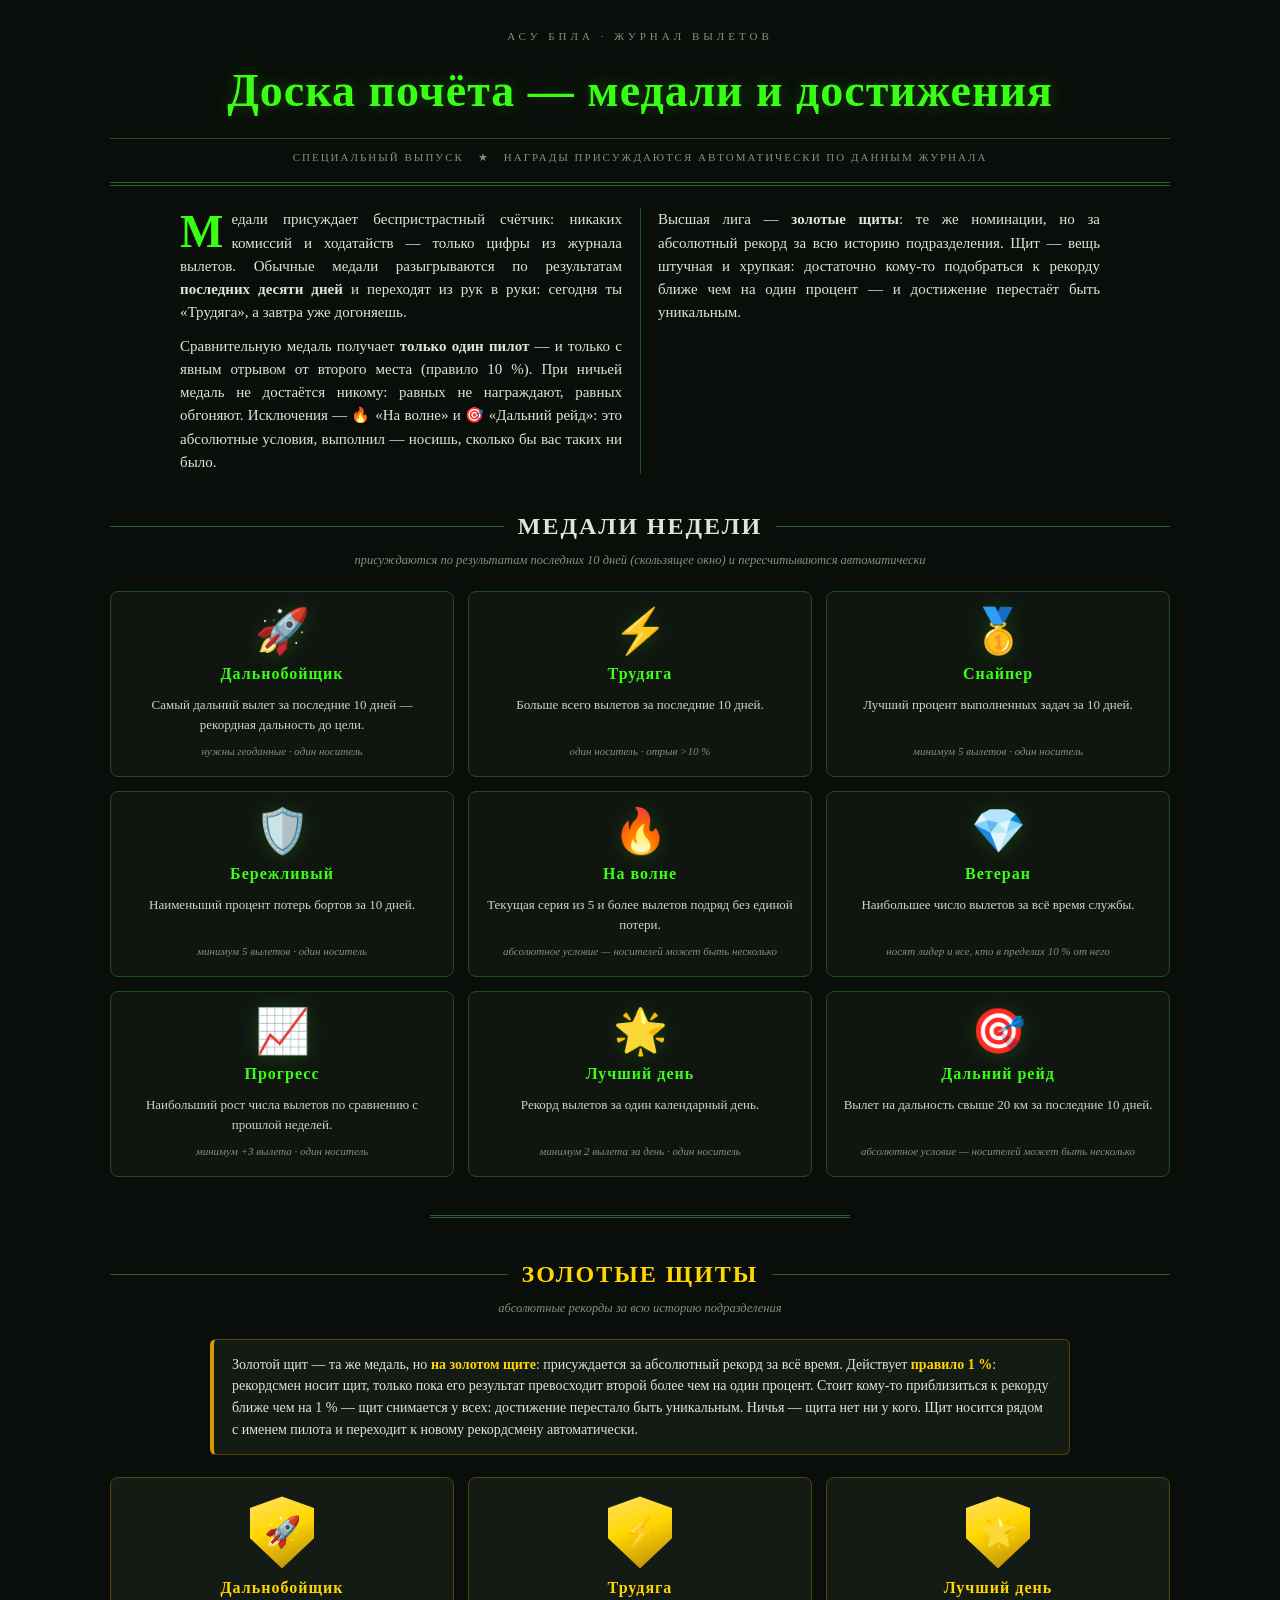
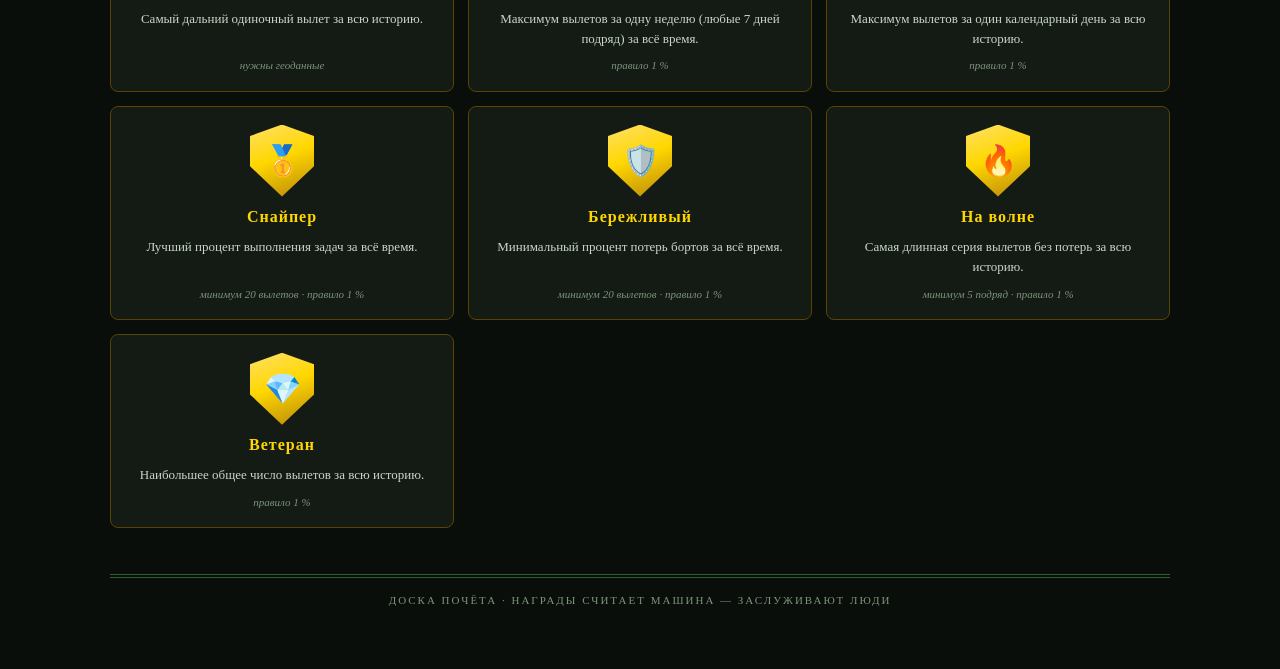
==== medals.html @ 250a4645 "Add files via upload" ====
<!DOCTYPE html>
<html lang="ru">
<head>
<meta charset="UTF-8">
<meta name="viewport" content="width=device-width, initial-scale=1">
<title>Доска почёта — медали и достижения</title>
<link rel="icon" href="favicon.ico">
<style>
  :root{
    --bg:#0a0e0a; --card:#101510; --card2:#141a14;
    --border:#1f4d1f; --border2:#2a5d2a;
    --text:#d8e8d8; --muted:#7e937e;
    --green:#39ff14; --gold:#FFD700; --gold-dim:#d99a00;
  }
  *{box-sizing:border-box;margin:0;padding:0}
  body{
    background:var(--bg); color:var(--text);
    font-family:Georgia,'Times New Roman',serif;
    line-height:1.55; padding:28px 16px 60px;
  }
  .paper{max-width:1060px;margin:0 auto}

  /* ===== Газетная шапка ===== */
  .masthead{text-align:center;padding-bottom:16px;margin-bottom:22px;border-bottom:4px double var(--border2)}
  .masthead .over{font-size:11px;letter-spacing:4px;text-transform:uppercase;color:var(--muted);margin-bottom:10px}
  .masthead h1{
    font-size:clamp(26px,5.4vw,46px); font-weight:700; letter-spacing:1px;
    color:var(--green); text-shadow:0 0 18px rgba(57,255,20,.25);
  }
  .masthead .under{
    display:flex;justify-content:center;gap:14px;align-items:center;
    font-size:11px;letter-spacing:2px;text-transform:uppercase;color:var(--muted);
    margin-top:12px;padding-top:10px;border-top:1px solid var(--border);
  }

  /* ===== Вводный текст в колонках ===== */
  .lede{
    font-size:15px;color:var(--text);margin:0 auto 30px;max-width:920px;
    column-count:2;column-gap:36px;column-rule:1px solid var(--border);
    text-align:justify;
  }
  .lede p{margin-bottom:10px;break-inside:avoid}
  .lede .drop::first-letter{
    float:left;font-size:46px;line-height:.85;padding:4px 8px 0 0;color:var(--green);font-weight:700;
  }
  @media(max-width:640px){.lede{column-count:1}}

  /* ===== Заголовки разделов ===== */
  .section-head{
    display:flex;align-items:center;gap:14px;margin:34px 0 6px;
    font-size:clamp(17px,3vw,24px);font-weight:700;letter-spacing:2px;text-transform:uppercase;
  }
  .section-head::before,.section-head::after{content:'';flex:1;border-top:1px solid var(--border2)}
  .section-sub{text-align:center;font-size:12.5px;color:var(--muted);font-style:italic;margin-bottom:20px}
  .gold-head{color:var(--gold)}

  /* ===== Сетка карточек ===== */
  .grid{display:grid;grid-template-columns:repeat(3,1fr);gap:14px}
  @media(max-width:900px){.grid{grid-template-columns:repeat(2,1fr)}}
  @media(max-width:560px){.grid{grid-template-columns:1fr}}

  .medal{
    background:var(--card);border:1px solid var(--border);border-radius:8px;
    padding:18px 16px 16px;text-align:center;
    display:flex;flex-direction:column;align-items:center;gap:8px;
  }
  .medal .icon{font-size:44px;line-height:1;filter:drop-shadow(0 2px 10px rgba(57,255,20,.18))}
  .medal h3{font-size:16px;letter-spacing:1px;color:var(--green)}
  .medal p{font-size:13px;color:var(--text);opacity:.92}
  .medal .fine{font-size:11px;color:var(--muted);font-style:italic;margin-top:auto}

  /* ===== Золотые щиты ===== */
  .medal.gold{background:var(--card2);border-color:#5a4500}
  .medal.gold h3{color:var(--gold)}
  .shield{
    width:64px;height:72px;display:flex;align-items:center;justify-content:center;
    background:linear-gradient(160deg,#ffe066 0%,var(--gold) 45%,#b8860b 100%);
    clip-path:polygon(50% 0,100% 16%,100% 58%,50% 100%,0 58%,0 16%);
    filter:drop-shadow(0 2px 8px rgba(255,215,0,.35));
  }
  .shield span{font-size:30px;line-height:1}

  /* ===== Врезка о правиле 1% ===== */
  .rulebox{
    border:1px solid #5a4500;border-left:4px solid var(--gold-dim);border-radius:6px;
    background:var(--card2);padding:14px 18px;margin:0 auto 22px;max-width:860px;
    font-size:14px;
  }
  .rulebox b{color:var(--gold)}

  .divider{border:none;border-top:3px double var(--border2);margin:38px auto;max-width:420px}

  footer{
    margin-top:46px;padding-top:14px;border-top:4px double var(--border2);
    text-align:center;font-size:11px;letter-spacing:2px;text-transform:uppercase;color:var(--muted);
  }
</style>
</head>
<body>
<div class="paper">

  <header class="masthead">
    <div class="over">АСУ БПЛА · Журнал вылетов</div>
    <h1>Доска почёта — медали и достижения</h1>
    <div class="under"><span>Специальный выпуск</span><span>★</span><span>Награды присуждаются автоматически по данным журнала</span></div>
  </header>

  <div class="lede">
    <p class="drop">Медали присуждает беспристрастный счётчик: никаких комиссий и ходатайств — только цифры из журнала вылетов. Обычные медали разыгрываются по результатам <b>последних десяти дней</b> и переходят из рук в руки: сегодня ты «Трудяга», а завтра уже догоняешь.</p>
    <p>Сравнительную медаль получает <b>только один пилот</b> — и только с явным отрывом от второго места (правило 10&nbsp;%). При ничьей медаль не достаётся никому: равных не награждают, равных обгоняют. Исключения — 🔥&nbsp;«На волне» и 🎯&nbsp;«Дальний рейд»: это абсолютные условия, выполнил — носишь, сколько бы вас таких ни было.</p>
    <p>Высшая лига — <b>золотые щиты</b>: те же номинации, но за абсолютный рекорд за всю историю подразделения. Щит — вещь штучная и хрупкая: достаточно кому-то подобраться к рекорду ближе чем на один процент — и достижение перестаёт быть уникальным.</p>
  </div>

  <h2 class="section-head">Медали недели</h2>
  <div class="section-sub">присуждаются по результатам последних 10 дней (скользящее окно) и пересчитываются автоматически</div>

  <div class="grid">
    <article class="medal">
      <div class="icon">🚀</div>
      <h3>Дальнобойщик</h3>
      <p>Самый дальний вылет за последние 10 дней — рекордная дальность до цели.</p>
      <div class="fine">нужны геоданные · один носитель</div>
    </article>
    <article class="medal">
      <div class="icon">⚡</div>
      <h3>Трудяга</h3>
      <p>Больше всего вылетов за последние 10 дней.</p>
      <div class="fine">один носитель · отрыв &gt;10 %</div>
    </article>
    <article class="medal">
      <div class="icon">🥇</div>
      <h3>Снайпер</h3>
      <p>Лучший процент выполненных задач за 10 дней.</p>
      <div class="fine">минимум 5 вылетов · один носитель</div>
    </article>
    <article class="medal">
      <div class="icon">🛡️</div>
      <h3>Бережливый</h3>
      <p>Наименьший процент потерь бортов за 10 дней.</p>
      <div class="fine">минимум 5 вылетов · один носитель</div>
    </article>
    <article class="medal">
      <div class="icon">🔥</div>
      <h3>На волне</h3>
      <p>Текущая серия из 5 и более вылетов подряд без единой потери.</p>
      <div class="fine">абсолютное условие — носителей может быть несколько</div>
    </article>
    <article class="medal">
      <div class="icon">💎</div>
      <h3>Ветеран</h3>
      <p>Наибольшее число вылетов за всё время службы.</p>
      <div class="fine">носят лидер и все, кто в пределах 10 % от него</div>
    </article>
    <article class="medal">
      <div class="icon">📈</div>
      <h3>Прогресс</h3>
      <p>Наибольший рост числа вылетов по сравнению с прошлой неделей.</p>
      <div class="fine">минимум +3 вылета · один носитель</div>
    </article>
    <article class="medal">
      <div class="icon">🌟</div>
      <h3>Лучший день</h3>
      <p>Рекорд вылетов за один календарный день.</p>
      <div class="fine">минимум 2 вылета за день · один носитель</div>
    </article>
    <article class="medal">
      <div class="icon">🎯</div>
      <h3>Дальний рейд</h3>
      <p>Вылет на дальность свыше 20 км за последние 10 дней.</p>
      <div class="fine">абсолютное условие — носителей может быть несколько</div>
    </article>
  </div>

  <hr class="divider">

  <h2 class="section-head gold-head">Золотые щиты</h2>
  <div class="section-sub">абсолютные рекорды за всю историю подразделения</div>

  <div class="rulebox">
    Золотой щит — та же медаль, но <b>на золотом щите</b>: присуждается за абсолютный рекорд за всё время.
    Действует <b>правило 1&nbsp;%</b>: рекордсмен носит щит, только пока его результат превосходит второй
    более чем на один процент. Стоит кому-то приблизиться к рекорду ближе чем на 1&nbsp;% — щит снимается
    у всех: достижение перестало быть уникальным. Ничья — щита нет ни у кого. Щит носится рядом с именем
    пилота и переходит к новому рекордсмену автоматически.
  </div>

  <div class="grid">
    <article class="medal gold">
      <div class="shield"><span>🚀</span></div>
      <h3>Дальнобойщик</h3>
      <p>Самый дальний одиночный вылет за всю историю.</p>
      <div class="fine">нужны геоданные</div>
    </article>
    <article class="medal gold">
      <div class="shield"><span>⚡</span></div>
      <h3>Трудяга</h3>
      <p>Максимум вылетов за одну неделю (любые 7 дней подряд) за всё время.</p>
      <div class="fine">правило 1 %</div>
    </article>
    <article class="medal gold">
      <div class="shield"><span>🌟</span></div>
      <h3>Лучший день</h3>
      <p>Максимум вылетов за один календарный день за всю историю.</p>
      <div class="fine">правило 1 %</div>
    </article>
    <article class="medal gold">
      <div class="shield"><span>🥇</span></div>
      <h3>Снайпер</h3>
      <p>Лучший процент выполнения задач за всё время.</p>
      <div class="fine">минимум 20 вылетов · правило 1 %</div>
    </article>
    <article class="medal gold">
      <div class="shield"><span>🛡️</span></div>
      <h3>Бережливый</h3>
      <p>Минимальный процент потерь бортов за всё время.</p>
      <div class="fine">минимум 20 вылетов · правило 1 %</div>
    </article>
    <article class="medal gold">
      <div class="shield"><span>🔥</span></div>
      <h3>На волне</h3>
      <p>Самая длинная серия вылетов без потерь за всю историю.</p>
      <div class="fine">минимум 5 подряд · правило 1 %</div>
    </article>
    <article class="medal gold">
      <div class="shield"><span>💎</span></div>
      <h3>Ветеран</h3>
      <p>Наибольшее общее число вылетов за всю историю.</p>
      <div class="fine">правило 1 %</div>
    </article>
  </div>

  <footer>Доска почёта · награды считает машина — заслуживают люди</footer>

</div>
</body>
</html>
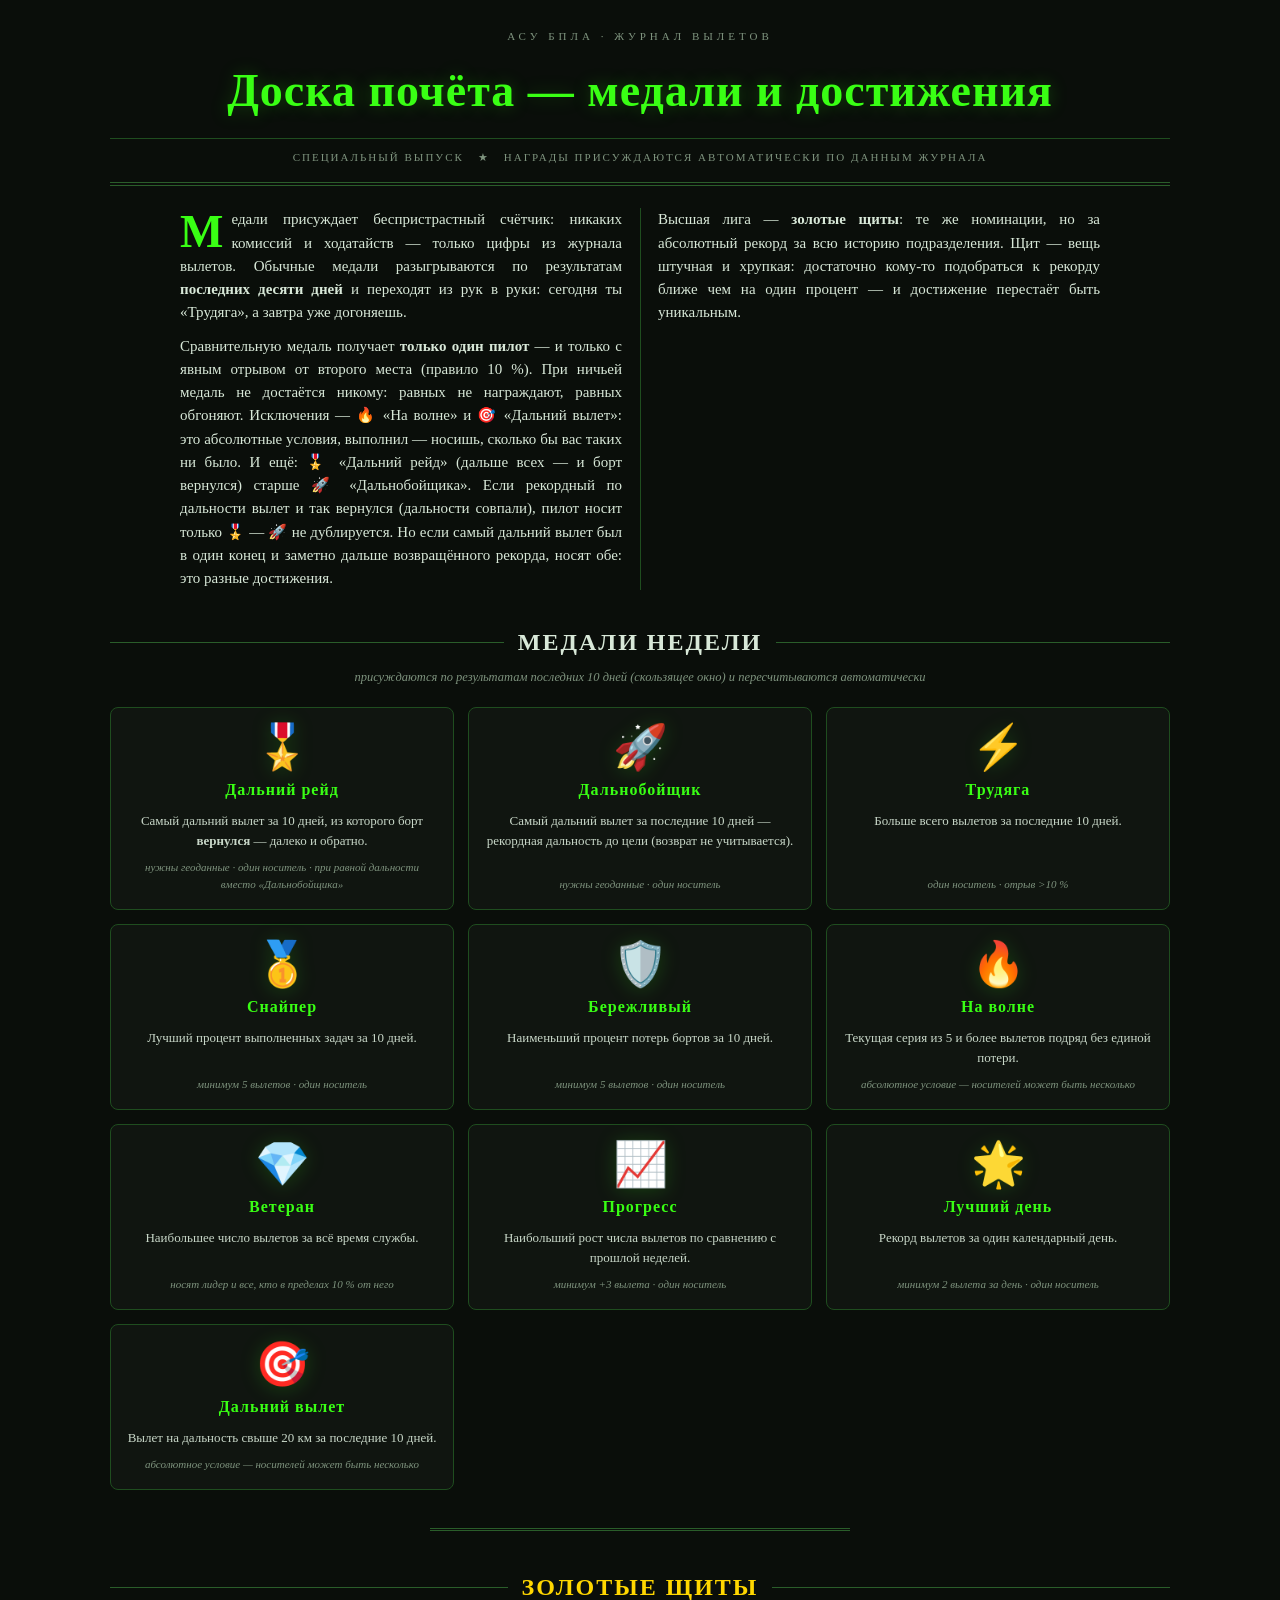
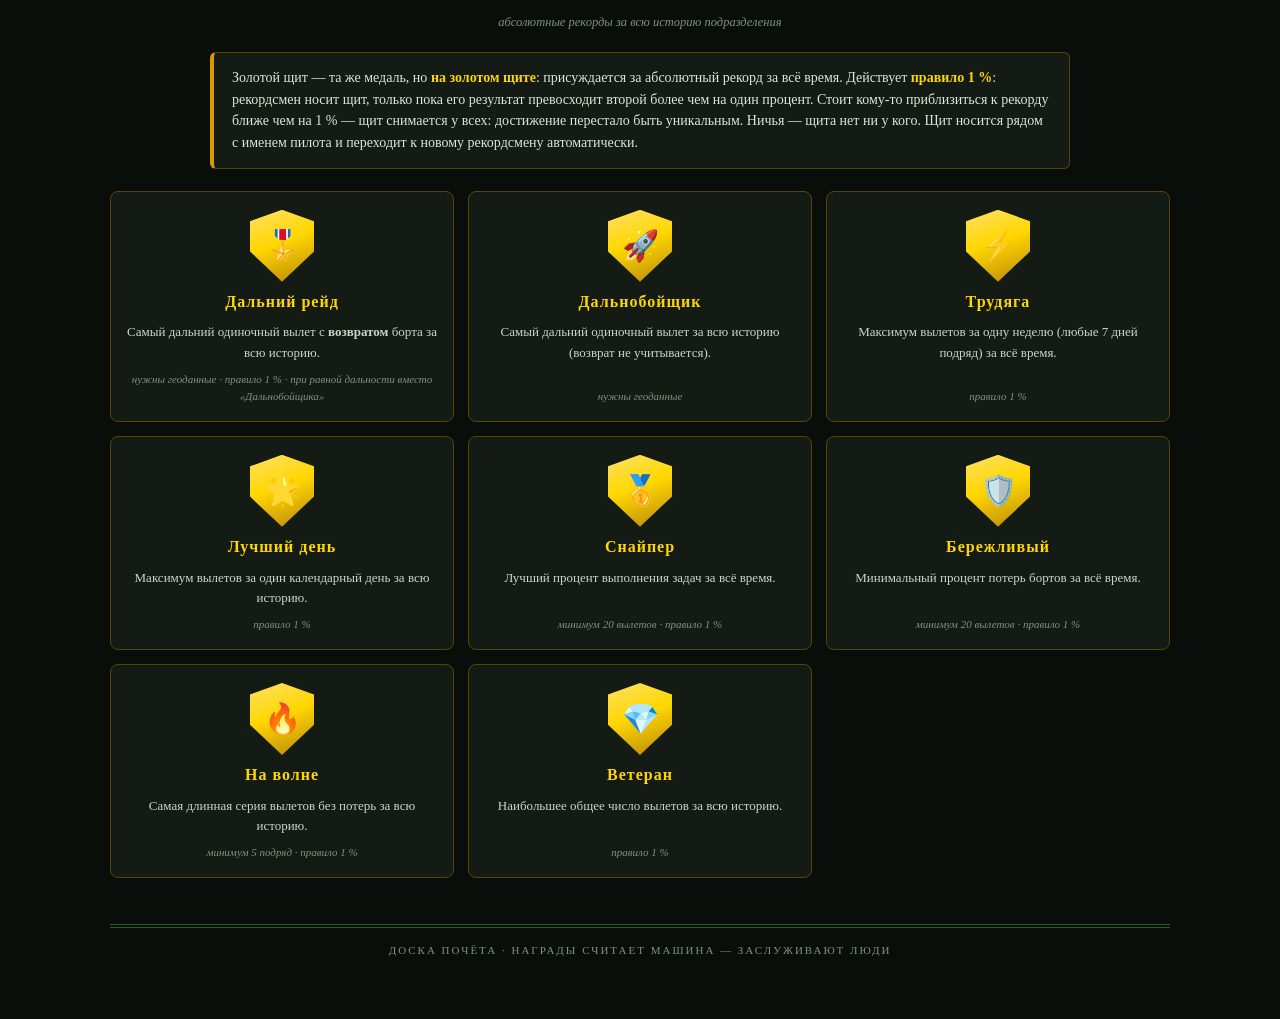
==== commit 5b39aac7: "Add files via upload" ====
--- a/medals.html
+++ b/medals.html
@@ -107,7 +107,7 @@
 
   <div class="lede">
     <p class="drop">Медали присуждает беспристрастный счётчик: никаких комиссий и ходатайств — только цифры из журнала вылетов. Обычные медали разыгрываются по результатам <b>последних десяти дней</b> и переходят из рук в руки: сегодня ты «Трудяга», а завтра уже догоняешь.</p>
-    <p>Сравнительную медаль получает <b>только один пилот</b> — и только с явным отрывом от второго места (правило 10&nbsp;%). При ничьей медаль не достаётся никому: равных не награждают, равных обгоняют. Исключения — 🔥&nbsp;«На волне» и 🎯&nbsp;«Дальний рейд»: это абсолютные условия, выполнил — носишь, сколько бы вас таких ни было.</p>
+    <p>Сравнительную медаль получает <b>только один пилот</b> — и только с явным отрывом от второго места (правило 10&nbsp;%). При ничьей медаль не достаётся никому: равных не награждают, равных обгоняют. Исключения — 🔥&nbsp;«На волне» и 🎯&nbsp;«Дальний вылет»: это абсолютные условия, выполнил — носишь, сколько бы вас таких ни было. И ещё: 🎖️&nbsp;«Дальний рейд» (дальше всех — и борт вернулся) старше 🚀&nbsp;«Дальнобойщика». Если рекордный по дальности вылет и так вернулся (дальности совпали), пилот носит только 🎖️ — 🚀 не дублируется. Но если самый дальний вылет был в один конец и заметно дальше возвращённого рекорда, носят обе: это разные достижения.</p>
     <p>Высшая лига — <b>золотые щиты</b>: те же номинации, но за абсолютный рекорд за всю историю подразделения. Щит — вещь штучная и хрупкая: достаточно кому-то подобраться к рекорду ближе чем на один процент — и достижение перестаёт быть уникальным.</p>
   </div>
 
@@ -116,9 +116,15 @@
 
   <div class="grid">
     <article class="medal">
+      <div class="icon">🎖️</div>
+      <h3>Дальний рейд</h3>
+      <p>Самый дальний вылет за 10 дней, из которого борт <b>вернулся</b> — далеко и обратно.</p>
+      <div class="fine">нужны геоданные · один носитель · при равной дальности вместо «Дальнобойщика»</div>
+    </article>
+    <article class="medal">
       <div class="icon">🚀</div>
       <h3>Дальнобойщик</h3>
-      <p>Самый дальний вылет за последние 10 дней — рекордная дальность до цели.</p>
+      <p>Самый дальний вылет за последние 10 дней — рекордная дальность до цели (возврат не учитывается).</p>
       <div class="fine">нужны геоданные · один носитель</div>
     </article>
     <article class="medal">
@@ -165,7 +171,7 @@
     </article>
     <article class="medal">
       <div class="icon">🎯</div>
-      <h3>Дальний рейд</h3>
+      <h3>Дальний вылет</h3>
       <p>Вылет на дальность свыше 20 км за последние 10 дней.</p>
       <div class="fine">абсолютное условие — носителей может быть несколько</div>
     </article>
@@ -186,9 +192,15 @@
 
   <div class="grid">
     <article class="medal gold">
+      <div class="shield"><span>🎖️</span></div>
+      <h3>Дальний рейд</h3>
+      <p>Самый дальний одиночный вылет с <b>возвратом</b> борта за всю историю.</p>
+      <div class="fine">нужны геоданные · правило 1 % · при равной дальности вместо «Дальнобойщика»</div>
+    </article>
+    <article class="medal gold">
       <div class="shield"><span>🚀</span></div>
       <h3>Дальнобойщик</h3>
-      <p>Самый дальний одиночный вылет за всю историю.</p>
+      <p>Самый дальний одиночный вылет за всю историю (возврат не учитывается).</p>
       <div class="fine">нужны геоданные</div>
     </article>
     <article class="medal gold">
